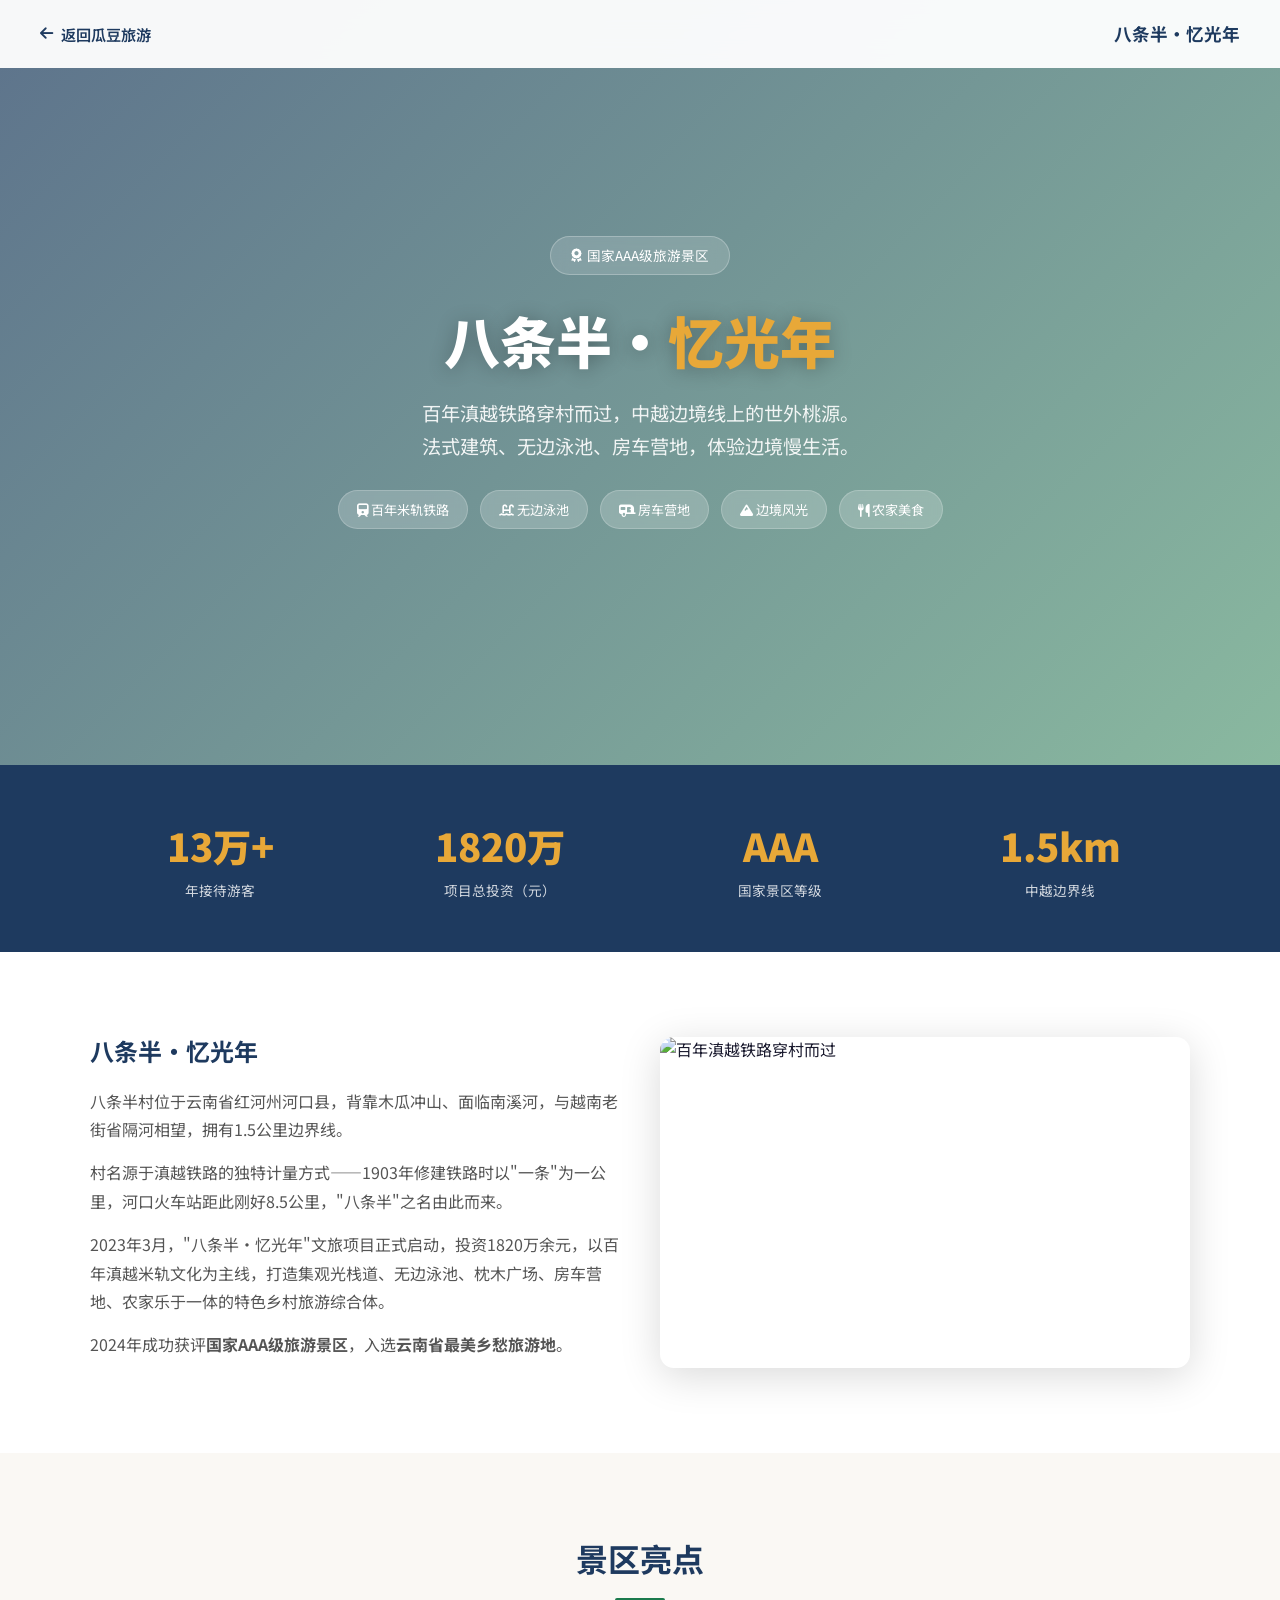
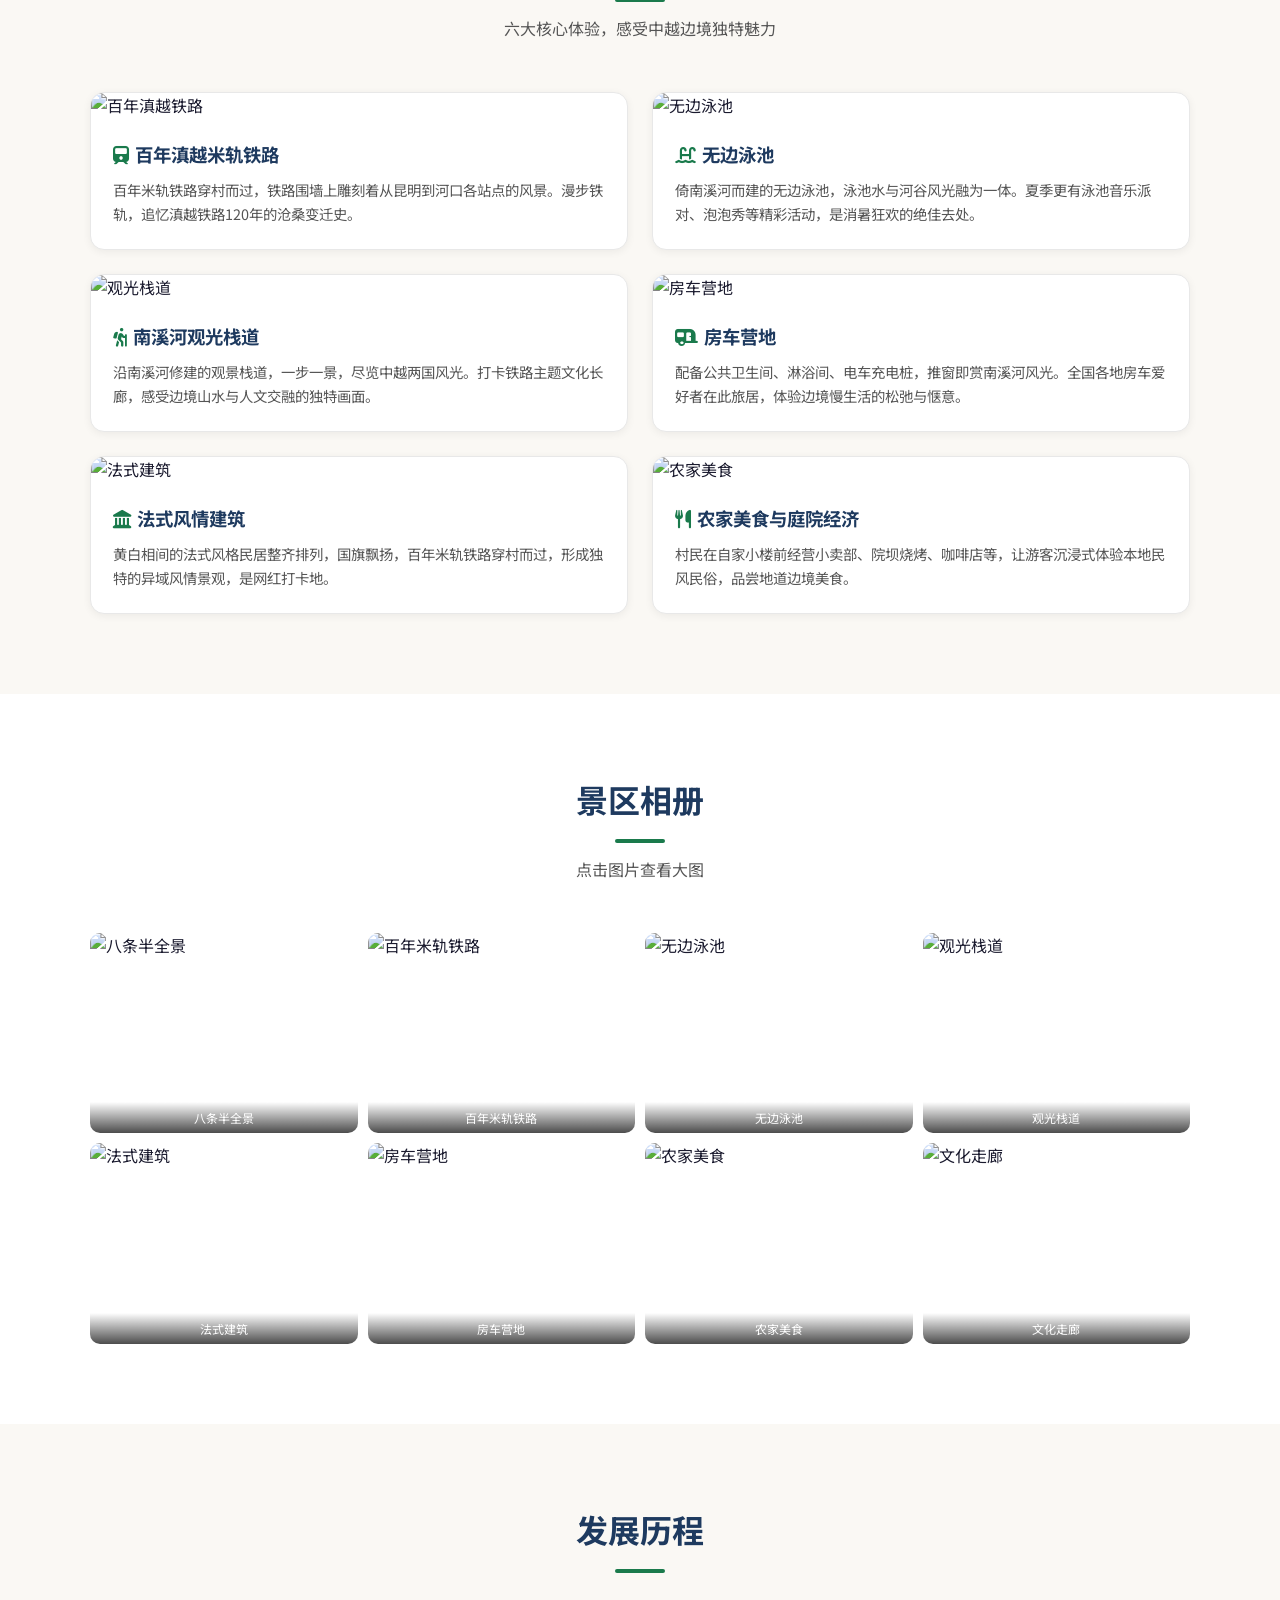
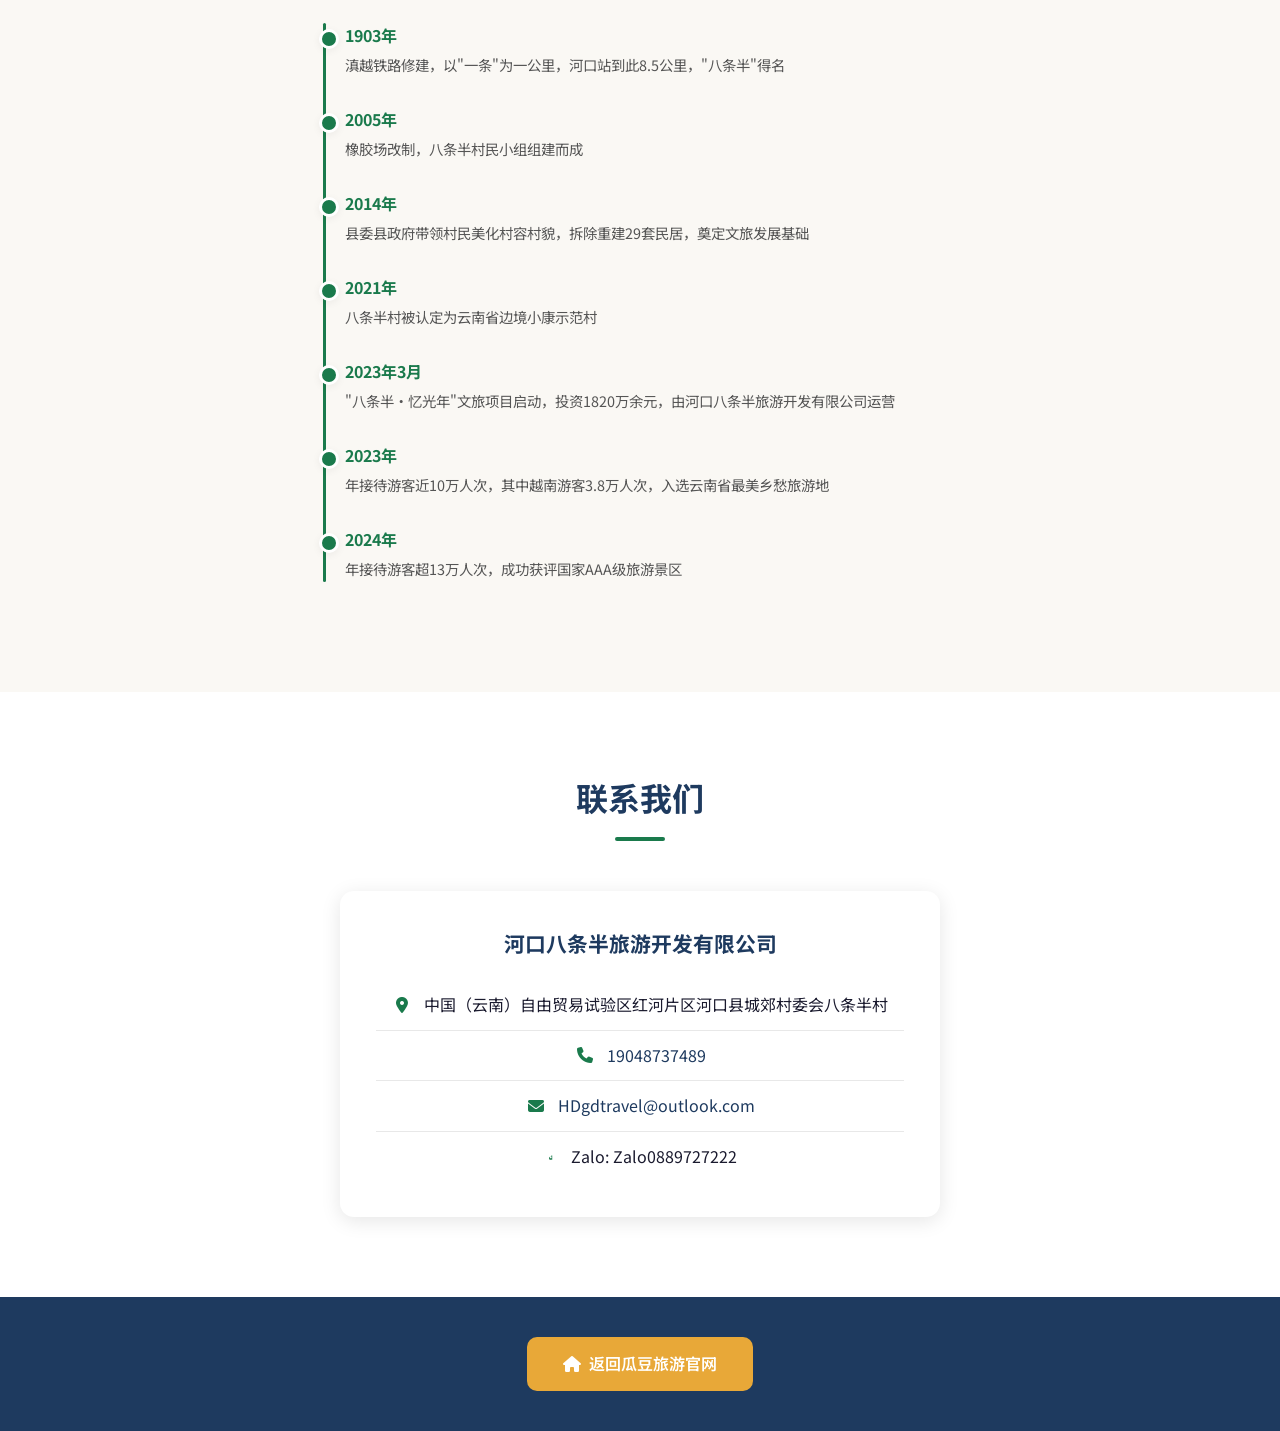
==== batiaoban.html @ 9cde546a "Add Batiaoban scenic area standalone page - Create batiaoban.html with full scenic area introduction" ====
<!DOCTYPE html>
<html lang="zh">
<head>
    <meta charset="UTF-8">
    <meta name="viewport" content="width=device-width, initial-scale=1.0">
    <title>八条半·忆光年 | 国家AAA级旅游景区 | 河口八条半旅游开发有限公司</title>
    <meta name="description" content="八条半·忆光年景区，国家AAA级旅游景区，云南省最美乡愁旅游地。百年滇越铁路穿村而过，法式建筑、无边泳池、房车营地、观光栈道，中越边境特色乡村旅游综合体。">
    <link rel="icon" href="logo.jpg">
    <link href="https://fonts.googleapis.com/css2?family=Noto+Sans+SC:wght@300;400;500;700;900&display=swap" rel="stylesheet">
    <link rel="stylesheet" href="https://cdnjs.cloudflare.com/ajax/libs/font-awesome/6.4.0/css/all.min.css">
    <style>
        :root {
            --primary: #1a7a4c;
            --primary-dark: #145e3b;
            --primary-glow: rgba(26,122,76,0.25);
            --secondary: #1e3a5f;
            --accent: #e8a838;
            --bg-cream: #faf8f4;
            --text-dark: #1a1a2e;
            --text-medium: #555;
            --text-light: #888;
            --gray-200: #e8e8e8;
            --shadow-sm: 0 2px 8px rgba(0,0,0,0.06);
            --shadow-md: 0 4px 20px rgba(0,0,0,0.1);
            --shadow-lg: 0 8px 40px rgba(0,0,0,0.15);
            --transition: all 0.3s ease;
            --border-radius: 14px;
        }

        * { margin:0; padding:0; box-sizing:border-box; }
        body { font-family:'Noto Sans SC',sans-serif; color:var(--text-dark); background:var(--bg-cream); line-height:1.6; }

        /* Navigation */
        .navbar { position:fixed; top:0; left:0; right:0; z-index:1000; background:rgba(255,255,255,0.95); backdrop-filter:blur(12px); padding:0 24px; transition:var(--transition); }
        .navbar.scrolled { box-shadow:var(--shadow-sm); }
        .nav-container { max-width:1200px; margin:0 auto; display:flex; align-items:center; justify-content:space-between; height:68px; }
        .nav-back { display:flex; align-items:center; gap:8px; color:var(--secondary); text-decoration:none; font-weight:600; font-size:0.95rem; transition:var(--transition); }
        .nav-back:hover { color:var(--primary); transform:translateX(-3px); }
        .nav-title { font-weight:700; color:var(--secondary); font-size:1.1rem; }

        /* Hero */
        .hero { position:relative; height:85vh; min-height:500px; overflow:hidden; }
        .hero-bg { position:absolute; inset:0; background:url('images/batiaoban_hero.jpg') center/cover no-repeat; }
        .hero-overlay { position:absolute; inset:0; background:linear-gradient(135deg,rgba(26,58,95,0.7),rgba(26,122,76,0.5)); }
        .hero-content { position:relative; z-index:2; display:flex; flex-direction:column; align-items:center; justify-content:center; height:100%; text-align:center; color:white; padding:0 24px; }
        .hero-badge { display:inline-flex; align-items:center; gap:6px; background:rgba(255,255,255,0.15); backdrop-filter:blur(8px); padding:8px 20px; border-radius:30px; font-size:0.85rem; margin-bottom:20px; border:1px solid rgba(255,255,255,0.25); }
        .hero h1 { font-size:3.5rem; font-weight:900; margin-bottom:12px; text-shadow:0 2px 20px rgba(0,0,0,0.3); }
        .hero h1 span { color:var(--accent); }
        .hero-sub { font-size:1.2rem; max-width:600px; opacity:0.9; line-height:1.7; }
        .hero-tags { display:flex; gap:12px; margin-top:28px; flex-wrap:wrap; justify-content:center; }
        .hero-tag { background:rgba(255,255,255,0.2); backdrop-filter:blur(6px); padding:8px 18px; border-radius:20px; font-size:0.82rem; border:1px solid rgba(255,255,255,0.2); }

        /* Section styles */
        .section { padding:80px 24px; }
        .container { max-width:1100px; margin:0 auto; }
        .section-header { text-align:center; margin-bottom:50px; }
        .section-header h2 { font-size:2rem; font-weight:700; color:var(--secondary); margin-bottom:10px; }
        .section-header p { color:var(--text-medium); font-size:1rem; max-width:600px; margin:0 auto; }
        .section-divider { width:50px; height:4px; background:var(--primary); border-radius:2px; margin:14px auto; }

        /* About section */
        .about-grid { display:grid; grid-template-columns:1fr 1fr; gap:40px; align-items:center; }
        .about-text h3 { font-size:1.5rem; color:var(--secondary); margin-bottom:16px; }
        .about-text p { color:var(--text-medium); margin-bottom:14px; line-height:1.8; }
        .about-img { border-radius:var(--border-radius); overflow:hidden; box-shadow:var(--shadow-lg); }
        .about-img img { width:100%; display:block; aspect-ratio:16/10; object-fit:cover; }

        /* Stats */
        .stats { background:var(--secondary); padding:50px 24px; }
        .stats-grid { display:grid; grid-template-columns:repeat(4,1fr); gap:20px; max-width:1100px; margin:0 auto; }
        .stat-item { text-align:center; color:white; }
        .stat-num { font-size:2.4rem; font-weight:900; color:var(--accent); }
        .stat-label { font-size:0.85rem; opacity:0.8; margin-top:4px; }

        /* Features */
        .features-grid { display:grid; grid-template-columns:repeat(2,1fr); gap:24px; }
        .feature-card { background:white; border-radius:var(--border-radius); overflow:hidden; box-shadow:var(--shadow-sm); border:1px solid var(--gray-200); transition:var(--transition); }
        .feature-card:hover { transform:translateY(-6px); box-shadow:var(--shadow-md); border-color:transparent; }
        .feature-img { width:100%; aspect-ratio:16/9; object-fit:cover; }
        .feature-body { padding:22px; }
        .feature-body h3 { font-size:1.15rem; color:var(--secondary); margin-bottom:8px; }
        .feature-body p { color:var(--text-medium); font-size:0.9rem; line-height:1.7; }

        /* Gallery */
        .gallery-grid { display:grid; grid-template-columns:repeat(4,1fr); gap:10px; }
        .gallery-item { position:relative; border-radius:10px; overflow:hidden; aspect-ratio:4/3; cursor:pointer; }
        .gallery-item img { width:100%; height:100%; object-fit:cover; transition:transform 0.4s ease; }
        .gallery-item:hover img { transform:scale(1.1); }
        .gallery-name { position:absolute; bottom:0; left:0; right:0; padding:6px; background:linear-gradient(transparent,rgba(0,0,0,0.7)); color:white; font-size:0.75rem; text-align:center; }

        /* Timeline */
        .timeline { position:relative; padding-left:30px; }
        .timeline::before { content:''; position:absolute; left:8px; top:0; bottom:0; width:3px; background:var(--primary); border-radius:2px; }
        .timeline-item { position:relative; margin-bottom:30px; }
        .timeline-item::before { content:''; position:absolute; left:-26px; top:6px; width:14px; height:14px; background:var(--primary); border-radius:50%; border:3px solid white; box-shadow:var(--shadow-sm); }
        .timeline-year { font-weight:700; color:var(--primary); font-size:1rem; margin-bottom:4px; }
        .timeline-text { color:var(--text-medium); font-size:0.9rem; line-height:1.7; }

        /* Contact */
        .contact-card { background:white; border-radius:var(--border-radius); padding:36px; box-shadow:var(--shadow-md); text-align:center; max-width:600px; margin:0 auto; }
        .contact-card h3 { font-size:1.3rem; color:var(--secondary); margin-bottom:20px; }
        .contact-item { display:flex; align-items:center; gap:12px; justify-content:center; padding:12px 0; border-bottom:1px solid var(--gray-200); }
        .contact-item:last-child { border-bottom:none; }
        .contact-item i { color:var(--primary); width:20px; }
        .contact-item a { color:var(--secondary); text-decoration:none; }
        .contact-item a:hover { color:var(--primary); }

        /* Back to main site */
        .back-site { text-align:center; padding:40px 24px; background:var(--secondary); }
        .back-site a { display:inline-flex; align-items:center; gap:8px; background:var(--accent); color:white; padding:14px 36px; border-radius:10px; text-decoration:none; font-weight:600; font-size:1rem; transition:var(--transition); }
        .back-site a:hover { background:#d4942e; transform:translateY(-2px); }

        /* Lightbox */
        .lightbox { position:fixed; inset:0; background:rgba(0,0,0,0.92); z-index:9999; display:none; align-items:center; justify-content:center; flex-direction:column; padding:20px; }
        .lightbox.active { display:flex; }
        .lightbox img { max-width:90%; max-height:75vh; border-radius:12px; object-fit:contain; box-shadow:0 8px 40px rgba(0,0,0,0.4); }
        .lightbox-close { position:absolute; top:20px; right:30px; color:white; font-size:2rem; cursor:pointer; background:none; border:none; }
        .lightbox-name { color:white; font-size:1.1rem; margin-top:12px; }
        .lightbox-counter { color:rgba(255,255,255,0.6); font-size:0.85rem; margin-top:4px; }
        .lightbox-nav { display:flex; gap:14px; margin-top:14px; }
        .lightbox-nav button { padding:10px 22px; background:rgba(255,255,255,0.12); color:white; border:1px solid rgba(255,255,255,0.25); border-radius:8px; font-size:0.95rem; cursor:pointer; }
        .lightbox-nav button:hover { background:rgba(255,255,255,0.3); }

        /* Responsive */
        @media (max-width:768px) {
            .hero h1 { font-size:2.2rem; }
            .hero-sub { font-size:1rem; }
            .about-grid { grid-template-columns:1fr; }
            .features-grid { grid-template-columns:1fr; }
            .gallery-grid { grid-template-columns:repeat(2,1fr); }
            .stats-grid { grid-template-columns:repeat(2,1fr); gap:30px; }
        }
    </style>
</head>
<body>

<!-- Navigation -->
<nav class="navbar" id="navbar">
    <div class="nav-container">
        <a href="index.html" class="nav-back"><i class="fas fa-arrow-left"></i> 返回瓜豆旅游</a>
        <span class="nav-title">八条半·忆光年</span>
    </div>
</nav>

<!-- Hero -->
<section class="hero">
    <div class="hero-bg"></div>
    <div class="hero-overlay"></div>
    <div class="hero-content">
        <div class="hero-badge"><i class="fas fa-award"></i> 国家AAA级旅游景区</div>
        <h1>八条半·<span>忆光年</span></h1>
        <p class="hero-sub">百年滇越铁路穿村而过，中越边境线上的世外桃源。<br>法式建筑、无边泳池、房车营地，体验边境慢生活。</p>
        <div class="hero-tags">
            <span class="hero-tag"><i class="fas fa-train"></i> 百年米轨铁路</span>
            <span class="hero-tag"><i class="fas fa-swimming-pool"></i> 无边泳池</span>
            <span class="hero-tag"><i class="fas fa-caravan"></i> 房车营地</span>
            <span class="hero-tag"><i class="fas fa-mountain"></i> 边境风光</span>
            <span class="hero-tag"><i class="fas fa-utensils"></i> 农家美食</span>
        </div>
    </div>
</section>

<!-- Stats -->
<section class="stats">
    <div class="stats-grid">
        <div class="stat-item"><div class="stat-num">13万+</div><div class="stat-label">年接待游客</div></div>
        <div class="stat-item"><div class="stat-num">1820万</div><div class="stat-label">项目总投资（元）</div></div>
        <div class="stat-item"><div class="stat-num">AAA</div><div class="stat-label">国家景区等级</div></div>
        <div class="stat-item"><div class="stat-num">1.5km</div><div class="stat-label">中越边界线</div></div>
    </div>
</section>

<!-- About -->
<section class="section" style="background:white;">
    <div class="container">
        <div class="about-grid">
            <div class="about-text">
                <h3>八条半·忆光年</h3>
                <p>八条半村位于云南省红河州河口县，背靠木瓜冲山、面临南溪河，与越南老街省隔河相望，拥有1.5公里边界线。</p>
                <p>村名源于滇越铁路的独特计量方式——1903年修建铁路时以"一条"为一公里，河口火车站距此刚好8.5公里，"八条半"之名由此而来。</p>
                <p>2023年3月，"八条半·忆光年"文旅项目正式启动，投资1820万余元，以百年滇越米轨文化为主线，打造集观光栈道、无边泳池、枕木广场、房车营地、农家乐于一体的特色乡村旅游综合体。</p>
                <p>2024年成功获评<strong>国家AAA级旅游景区</strong>，入选<strong>云南省最美乡愁旅游地</strong>。</p>
            </div>
            <div class="about-img">
                <img src="images/batiaoban_railway.jpg" alt="百年滇越铁路穿村而过">
            </div>
        </div>
    </div>
</section>

<!-- Features -->
<section class="section">
    <div class="container">
        <div class="section-header">
            <h2>景区亮点</h2>
            <div class="section-divider"></div>
            <p>六大核心体验，感受中越边境独特魅力</p>
        </div>
        <div class="features-grid">
            <div class="feature-card">
                <img class="feature-img" src="images/batiaoban_railway.jpg" alt="百年滇越铁路">
                <div class="feature-body">
                    <h3><i class="fas fa-train" style="color:var(--primary);margin-right:6px;"></i>百年滇越米轨铁路</h3>
                    <p>百年米轨铁路穿村而过，铁路围墙上雕刻着从昆明到河口各站点的风景。漫步铁轨，追忆滇越铁路120年的沧桑变迁史。</p>
                </div>
            </div>
            <div class="feature-card">
                <img class="feature-img" src="images/batiaoban_pool.jpg" alt="无边泳池">
                <div class="feature-body">
                    <h3><i class="fas fa-swimming-pool" style="color:var(--primary);margin-right:6px;"></i>无边泳池</h3>
                    <p>倚南溪河而建的无边泳池，泳池水与河谷风光融为一体。夏季更有泳池音乐派对、泡泡秀等精彩活动，是消暑狂欢的绝佳去处。</p>
                </div>
            </div>
            <div class="feature-card">
                <img class="feature-img" src="images/batiaoban_boardwalk.jpg" alt="观光栈道">
                <div class="feature-body">
                    <h3><i class="fas fa-hiking" style="color:var(--primary);margin-right:6px;"></i>南溪河观光栈道</h3>
                    <p>沿南溪河修建的观景栈道，一步一景，尽览中越两国风光。打卡铁路主题文化长廊，感受边境山水与人文交融的独特画面。</p>
                </div>
            </div>
            <div class="feature-card">
                <img class="feature-img" src="images/batiaoban_rv.jpg" alt="房车营地">
                <div class="feature-body">
                    <h3><i class="fas fa-caravan" style="color:var(--primary);margin-right:6px;"></i>房车营地</h3>
                    <p>配备公共卫生间、淋浴间、电车充电桩，推窗即赏南溪河风光。全国各地房车爱好者在此旅居，体验边境慢生活的松弛与惬意。</p>
                </div>
            </div>
            <div class="feature-card">
                <img class="feature-img" src="images/batiaoban_french.jpg" alt="法式建筑">
                <div class="feature-body">
                    <h3><i class="fas fa-landmark" style="color:var(--primary);margin-right:6px;"></i>法式风情建筑</h3>
                    <p>黄白相间的法式风格民居整齐排列，国旗飘扬，百年米轨铁路穿村而过，形成独特的异域风情景观，是网红打卡地。</p>
                </div>
            </div>
            <div class="feature-card">
                <img class="feature-img" src="images/batiaoban_bbq.jpg" alt="农家美食">
                <div class="feature-body">
                    <h3><i class="fas fa-utensils" style="color:var(--primary);margin-right:6px;"></i>农家美食与庭院经济</h3>
                    <p>村民在自家小楼前经营小卖部、院坝烧烤、咖啡店等，让游客沉浸式体验本地民风民俗，品尝地道边境美食。</p>
                </div>
            </div>
        </div>
    </div>
</section>

<!-- Gallery -->
<section class="section" style="background:white;">
    <div class="container">
        <div class="section-header">
            <h2>景区相册</h2>
            <div class="section-divider"></div>
            <p>点击图片查看大图</p>
        </div>
        <div class="gallery-grid" id="gallery">
            <div class="gallery-item" onclick="openLightbox(this)"><img src="images/batiaoban_hero.jpg" alt="八条半全景"><span class="gallery-name">八条半全景</span></div>
            <div class="gallery-item" onclick="openLightbox(this)"><img src="images/batiaoban_railway.jpg" alt="百年米轨铁路"><span class="gallery-name">百年米轨铁路</span></div>
            <div class="gallery-item" onclick="openLightbox(this)"><img src="images/batiaoban_pool.jpg" alt="无边泳池"><span class="gallery-name">无边泳池</span></div>
            <div class="gallery-item" onclick="openLightbox(this)"><img src="images/batiaoban_boardwalk.jpg" alt="观光栈道"><span class="gallery-name">观光栈道</span></div>
            <div class="gallery-item" onclick="openLightbox(this)"><img src="images/batiaoban_french.jpg" alt="法式建筑"><span class="gallery-name">法式建筑</span></div>
            <div class="gallery-item" onclick="openLightbox(this)"><img src="images/batiaoban_rv.jpg" alt="房车营地"><span class="gallery-name">房车营地</span></div>
            <div class="gallery-item" onclick="openLightbox(this)"><img src="images/batiaoban_bbq.jpg" alt="农家美食"><span class="gallery-name">农家美食</span></div>
            <div class="gallery-item" onclick="openLightbox(this)"><img src="images/batiaoban_culture.jpg" alt="文化走廊"><span class="gallery-name">文化走廊</span></div>
        </div>
    </div>
</section>

<!-- History Timeline -->
<section class="section">
    <div class="container">
        <div class="section-header">
            <h2>发展历程</h2>
            <div class="section-divider"></div>
        </div>
        <div style="max-width:650px;margin:0 auto;">
            <div class="timeline">
                <div class="timeline-item"><div class="timeline-year">1903年</div><div class="timeline-text">滇越铁路修建，以"一条"为一公里，河口站到此8.5公里，"八条半"得名</div></div>
                <div class="timeline-item"><div class="timeline-year">2005年</div><div class="timeline-text">橡胶场改制，八条半村民小组组建而成</div></div>
                <div class="timeline-item"><div class="timeline-year">2014年</div><div class="timeline-text">县委县政府带领村民美化村容村貌，拆除重建29套民居，奠定文旅发展基础</div></div>
                <div class="timeline-item"><div class="timeline-year">2021年</div><div class="timeline-text">八条半村被认定为云南省边境小康示范村</div></div>
                <div class="timeline-item"><div class="timeline-year">2023年3月</div><div class="timeline-text">"八条半·忆光年"文旅项目启动，投资1820万余元，由河口八条半旅游开发有限公司运营</div></div>
                <div class="timeline-item"><div class="timeline-year">2023年</div><div class="timeline-text">年接待游客近10万人次，其中越南游客3.8万人次，入选云南省最美乡愁旅游地</div></div>
                <div class="timeline-item"><div class="timeline-year">2024年</div><div class="timeline-text">年接待游客超13万人次，成功获评国家AAA级旅游景区</div></div>
            </div>
        </div>
    </div>
</section>

<!-- Contact -->
<section class="section" style="background:white;">
    <div class="container">
        <div class="section-header">
            <h2>联系我们</h2>
            <div class="section-divider"></div>
        </div>
        <div class="contact-card">
            <h3>河口八条半旅游开发有限公司</h3>
            <div class="contact-item"><i class="fas fa-map-marker-alt"></i><span>中国（云南）自由贸易试验区红河片区河口县城郊村委会八条半村</span></div>
            <div class="contact-item"><i class="fas fa-phone"></i><a href="tel:19048737489">19048737489</a></div>
            <div class="contact-item"><i class="fas fa-envelope"></i><a href="mailto:HDgdtravel@outlook.com">HDgdtravel@outlook.com</a></div>
            <div class="contact-item">
                <svg viewBox="0 0 24 24" width="16" height="16" style="color:var(--primary)"><path fill="currentColor" d="M12.49 10.272v-.45h1.347v6.322h-.77l-.144-.432a2.23 2.23 0 01-1.645.582c-1.268 0-2.22-.99-2.22-2.394 0-1.404.952-2.394 2.22-2.394.612 0 1.098.216 1.212.566zm-.77 3.78c.738 0 1.278-.576 1.278-1.395s-.54-1.395-1.278-1.395-1.278.576-1.278 1.395.54 1.395 1.278 1.395z"/></svg>
                <span>Zalo: Zalo0889727222</span>
            </div>
        </div>
    </div>
</section>

<!-- Back to main site -->
<div class="back-site">
    <a href="index.html"><i class="fas fa-home"></i> 返回瓜豆旅游官网</a>
</div>

<!-- Lightbox -->
<div class="lightbox" id="lightbox">
    <button class="lightbox-close" id="lbClose">&times;</button>
    <img id="lbImg" src="" alt="">
    <div class="lightbox-name" id="lbName"></div>
    <div class="lightbox-counter" id="lbCounter"></div>
    <div class="lightbox-nav">
        <button id="lbPrev"><i class="fas fa-chevron-left"></i></button>
        <button id="lbNext"><i class="fas fa-chevron-right"></i></button>
    </div>
</div>

<script>
// Navbar scroll
window.addEventListener('scroll', () => {
    document.getElementById('navbar').classList.toggle('scrolled', window.scrollY > 50);
});

// Lightbox
let lbItems = [], lbIndex = 0;
function openLightbox(el) {
    const grid = document.getElementById('gallery');
    const items = grid.querySelectorAll('.gallery-item');
    lbItems = Array.from(items).map(i => ({ src: i.querySelector('img').src, name: i.querySelector('.gallery-name').textContent }));
    lbIndex = Array.from(items).indexOf(el);
    showLb();
    document.getElementById('lightbox').classList.add('active');
    document.body.style.overflow = 'hidden';
}
function showLb() {
    const item = lbItems[lbIndex];
    document.getElementById('lbImg').src = item.src;
    document.getElementById('lbName').textContent = item.name;
    document.getElementById('lbCounter').textContent = `${lbIndex + 1} / ${lbItems.length}`;
}
document.getElementById('lbClose').onclick = () => { document.getElementById('lightbox').classList.remove('active'); document.body.style.overflow = ''; };
document.getElementById('lightbox').onclick = (e) => { if (e.target.id === 'lightbox') { document.getElementById('lightbox').classList.remove('active'); document.body.style.overflow = ''; } };
document.getElementById('lbPrev').onclick = () => { lbIndex = (lbIndex - 1 + lbItems.length) % lbItems.length; showLb(); };
document.getElementById('lbNext').onclick = () => { lbIndex = (lbIndex + 1) % lbItems.length; showLb(); };
document.addEventListener('keydown', (e) => {
    if (!document.getElementById('lightbox').classList.contains('active')) return;
    if (e.key === 'Escape') { document.getElementById('lightbox').classList.remove('active'); document.body.style.overflow = ''; }
    if (e.key === 'ArrowLeft') { lbIndex = (lbIndex - 1 + lbItems.length) % lbItems.length; showLb(); }
    if (e.key === 'ArrowRight') { lbIndex = (lbIndex + 1) % lbItems.length; showLb(); }
});
</script>
</body>
</html>
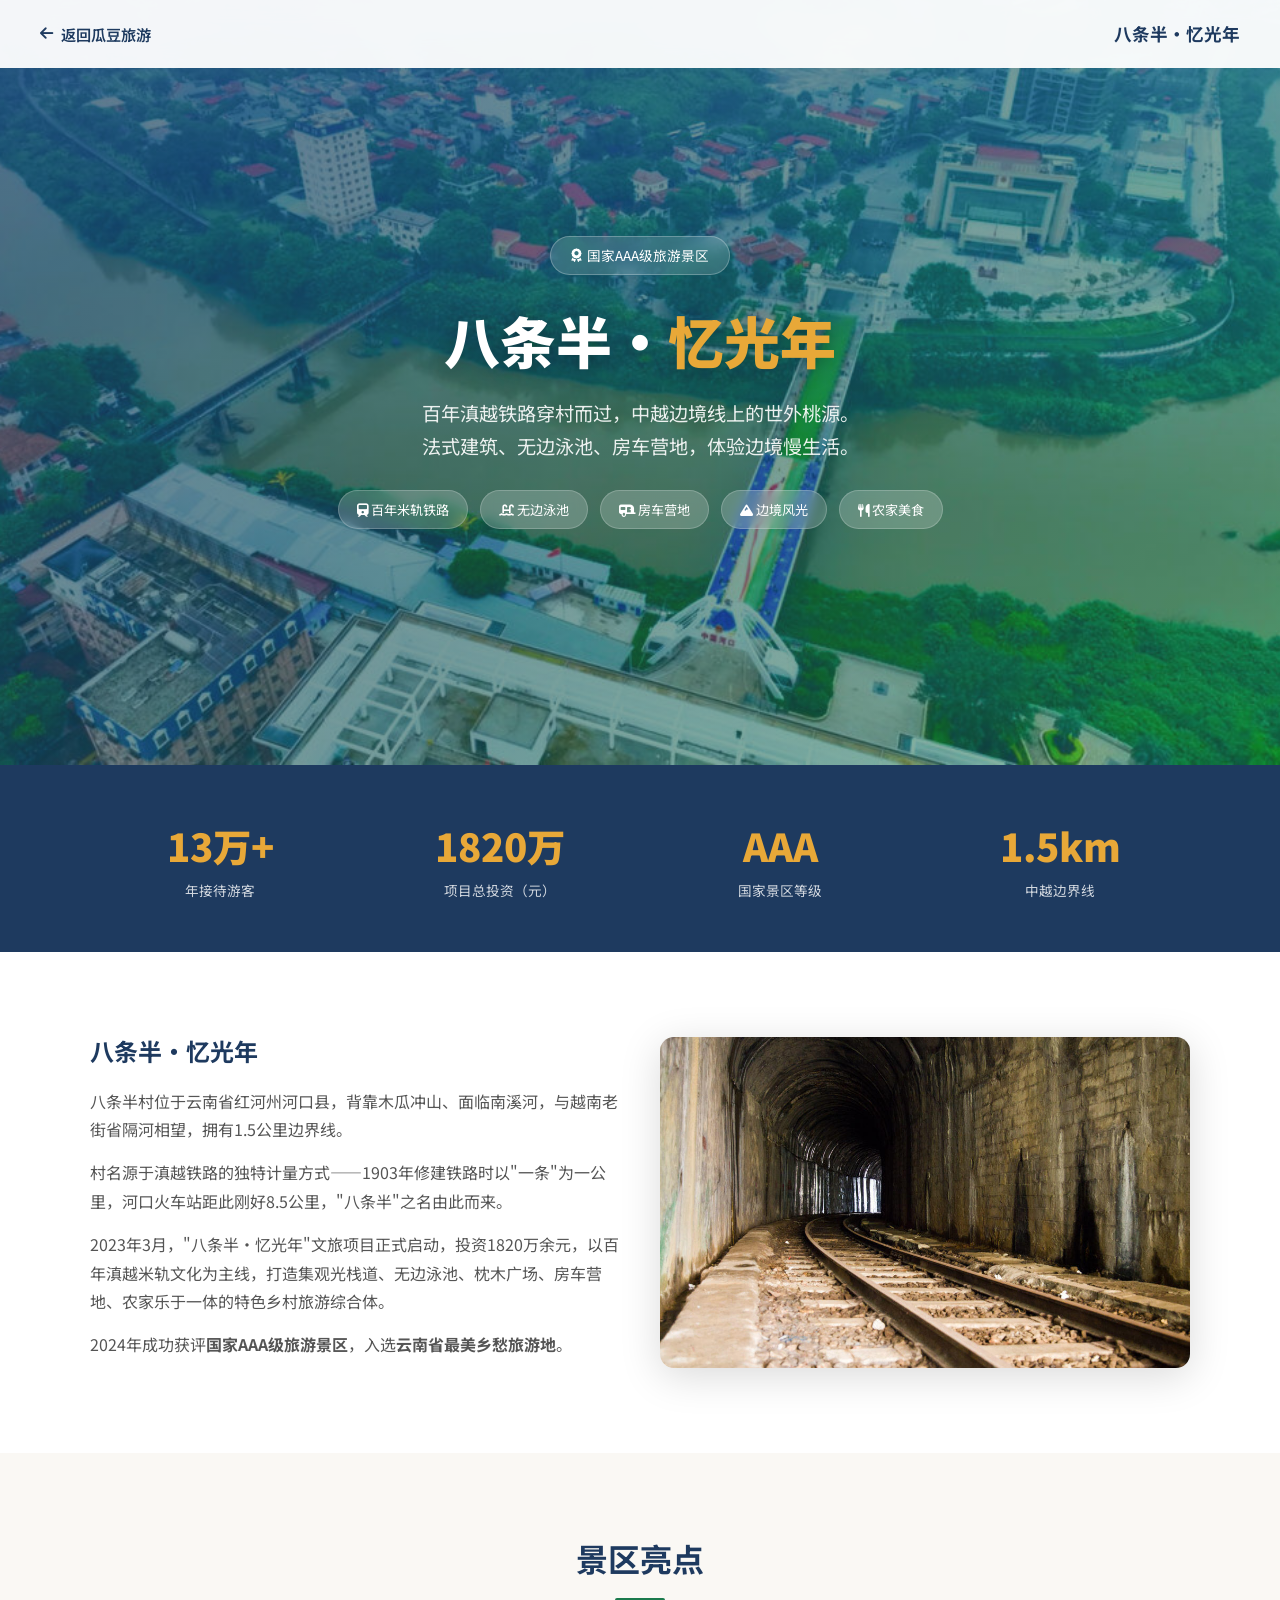
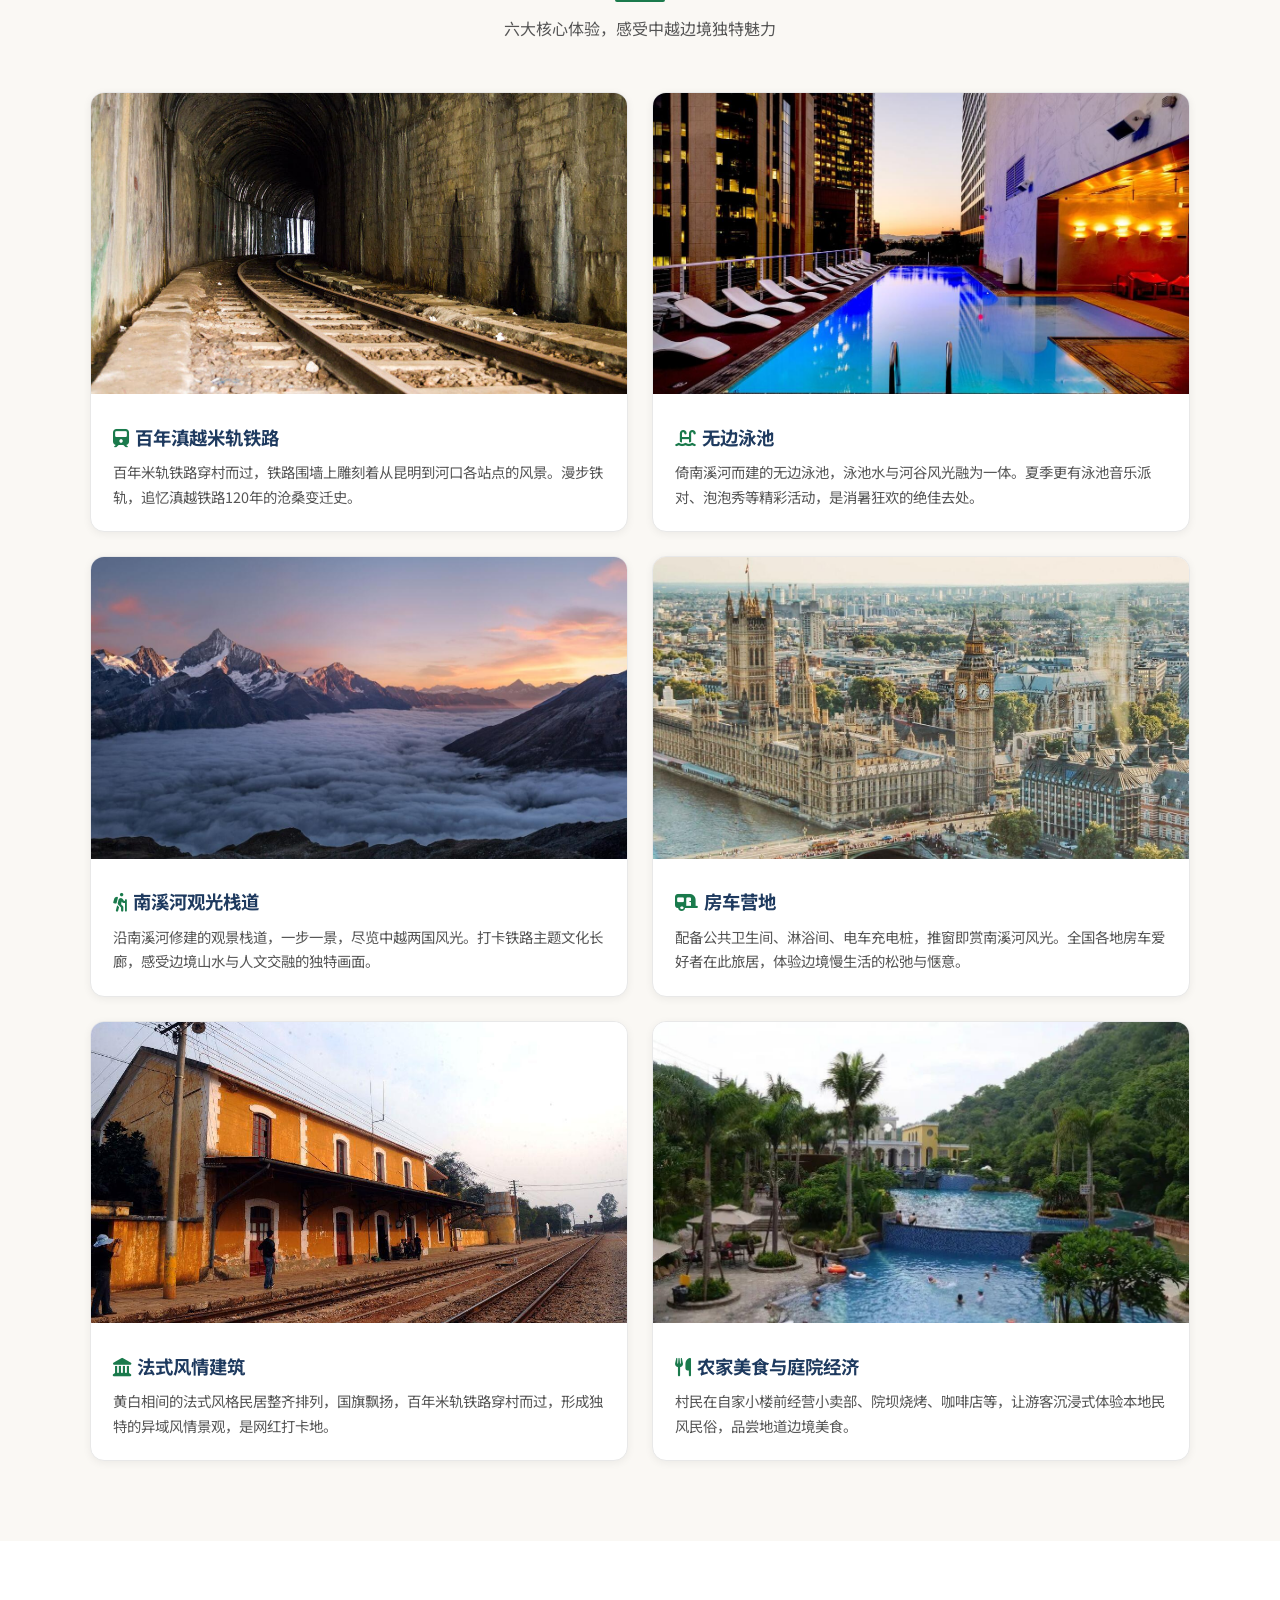
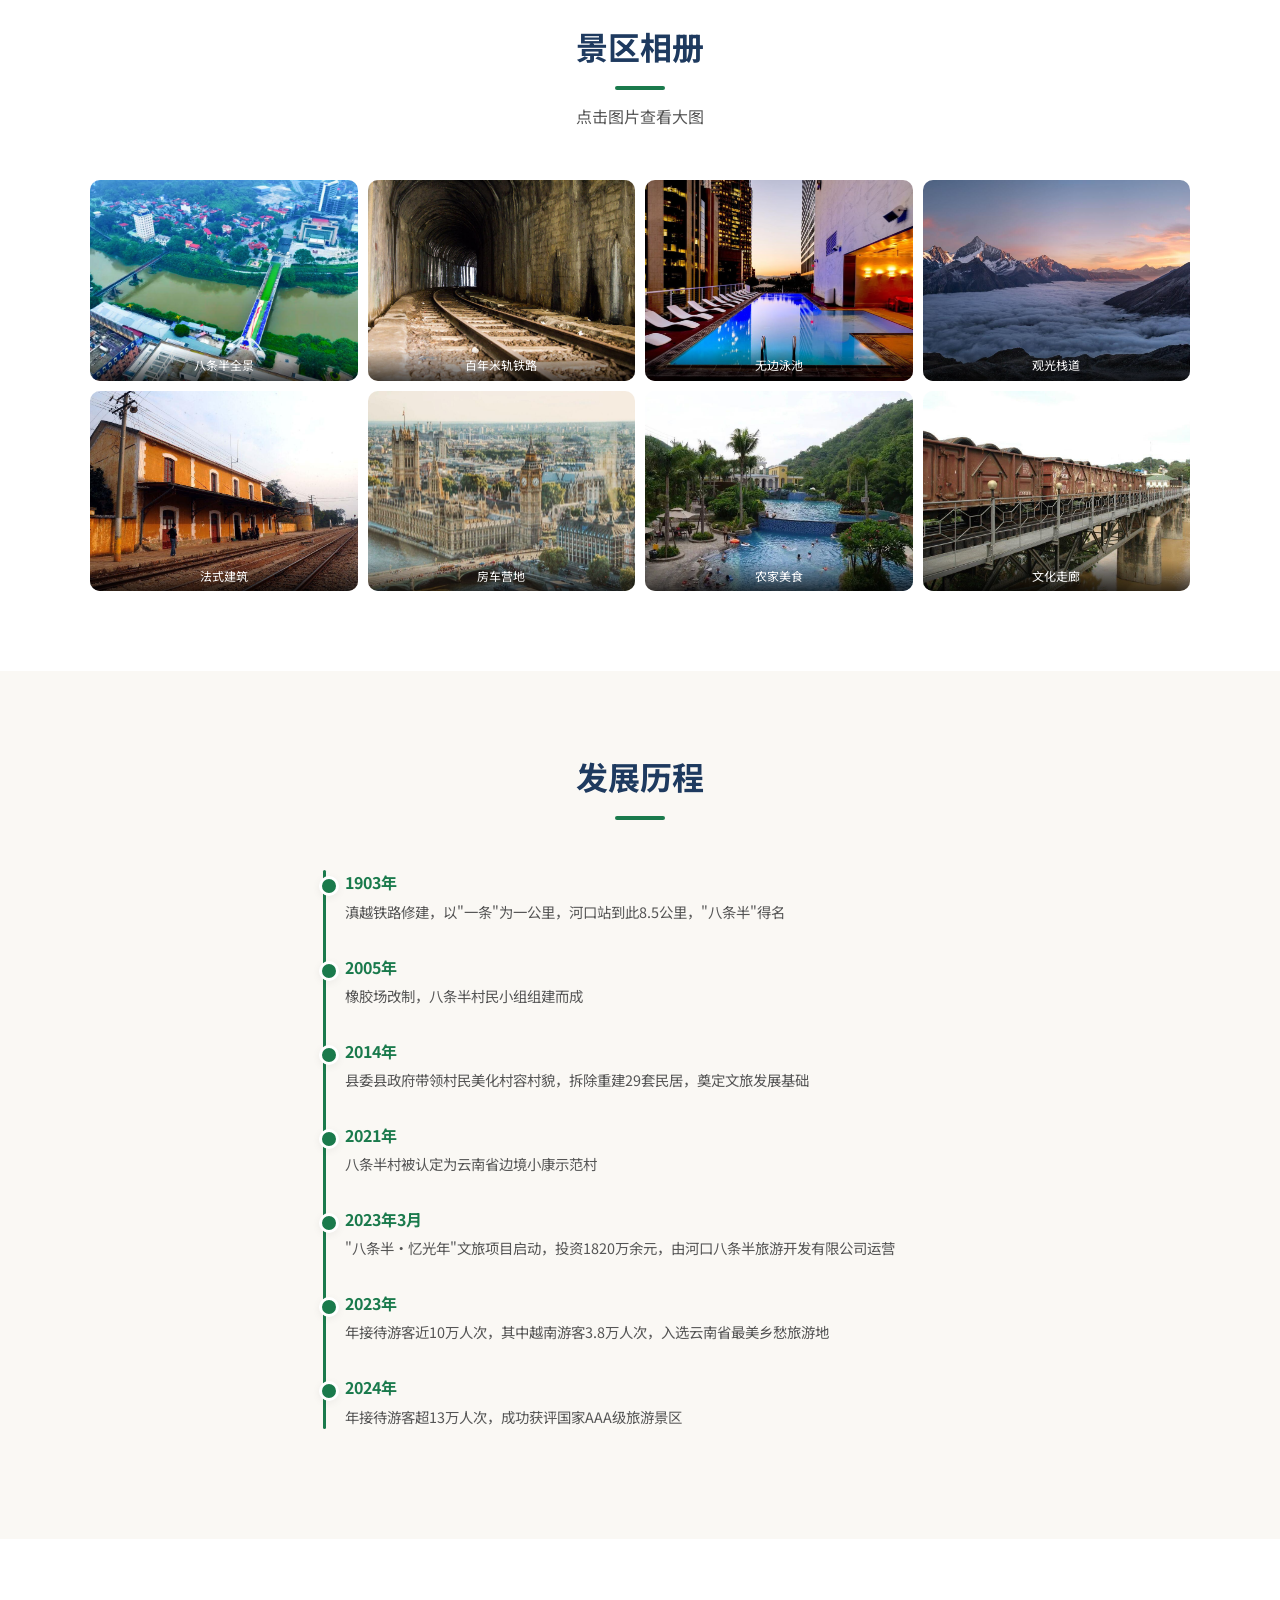
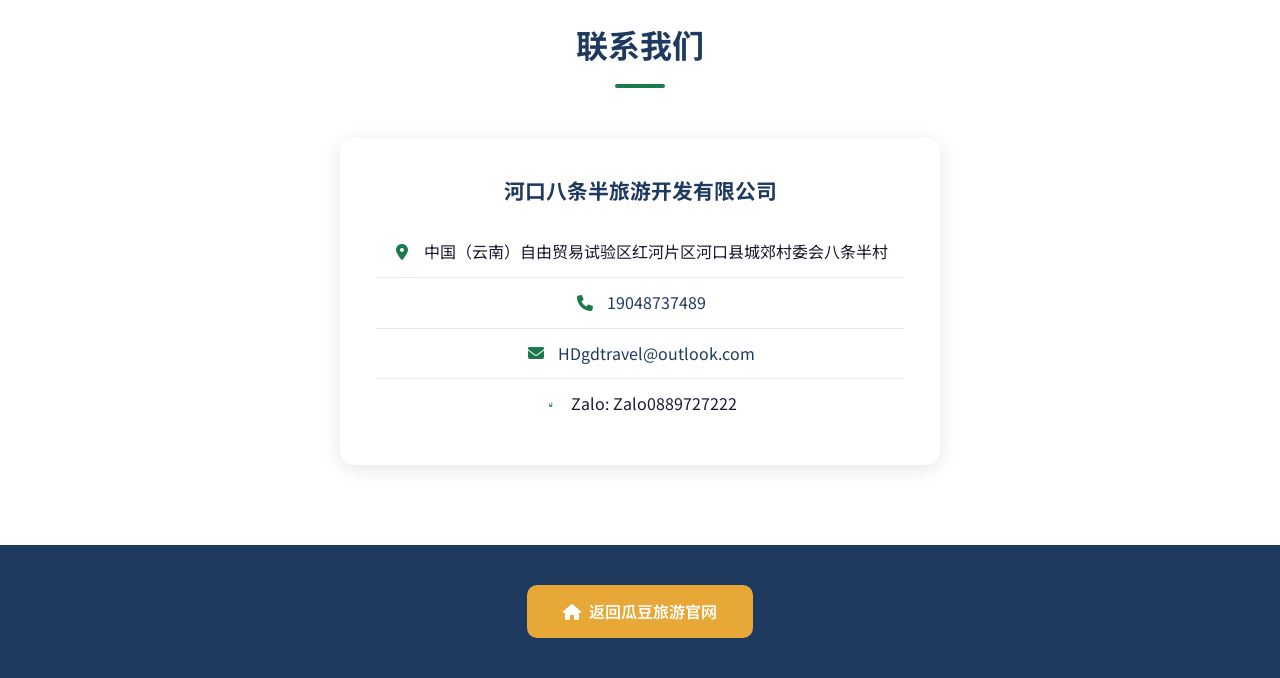
==== commit 7804ba7f: "优化图片加载速度：压缩图片14MB→7.9MB，添加懒加载" ====
--- a/batiaoban.html
+++ b/batiaoban.html
@@ -182,7 +182,7 @@
                 <p>2024年成功获评<strong>国家AAA级旅游景区</strong>，入选<strong>云南省最美乡愁旅游地</strong>。</p>
             </div>
             <div class="about-img">
-                <img src="images/batiaoban_railway.jpg" alt="百年滇越铁路穿村而过">
+                <img loading="lazy" src="images/batiaoban_railway.jpg" alt="百年滇越铁路穿村而过">
             </div>
         </div>
     </div>
@@ -198,42 +198,42 @@
         </div>
         <div class="features-grid">
             <div class="feature-card">
-                <img class="feature-img" src="images/batiaoban_railway.jpg" alt="百年滇越铁路">
+                <img loading="lazy" class="feature-img" src="images/batiaoban_railway.jpg" alt="百年滇越铁路">
                 <div class="feature-body">
                     <h3><i class="fas fa-train" style="color:var(--primary);margin-right:6px;"></i>百年滇越米轨铁路</h3>
                     <p>百年米轨铁路穿村而过，铁路围墙上雕刻着从昆明到河口各站点的风景。漫步铁轨，追忆滇越铁路120年的沧桑变迁史。</p>
                 </div>
             </div>
             <div class="feature-card">
-                <img class="feature-img" src="images/batiaoban_pool.jpg" alt="无边泳池">
+                <img loading="lazy" class="feature-img" src="images/batiaoban_pool.jpg" alt="无边泳池">
                 <div class="feature-body">
                     <h3><i class="fas fa-swimming-pool" style="color:var(--primary);margin-right:6px;"></i>无边泳池</h3>
                     <p>倚南溪河而建的无边泳池，泳池水与河谷风光融为一体。夏季更有泳池音乐派对、泡泡秀等精彩活动，是消暑狂欢的绝佳去处。</p>
                 </div>
             </div>
             <div class="feature-card">
-                <img class="feature-img" src="images/batiaoban_boardwalk.jpg" alt="观光栈道">
+                <img loading="lazy" class="feature-img" src="images/batiaoban_boardwalk.jpg" alt="观光栈道">
                 <div class="feature-body">
                     <h3><i class="fas fa-hiking" style="color:var(--primary);margin-right:6px;"></i>南溪河观光栈道</h3>
                     <p>沿南溪河修建的观景栈道，一步一景，尽览中越两国风光。打卡铁路主题文化长廊，感受边境山水与人文交融的独特画面。</p>
                 </div>
             </div>
             <div class="feature-card">
-                <img class="feature-img" src="images/batiaoban_rv.jpg" alt="房车营地">
+                <img loading="lazy" class="feature-img" src="images/batiaoban_rv.jpg" alt="房车营地">
                 <div class="feature-body">
                     <h3><i class="fas fa-caravan" style="color:var(--primary);margin-right:6px;"></i>房车营地</h3>
                     <p>配备公共卫生间、淋浴间、电车充电桩，推窗即赏南溪河风光。全国各地房车爱好者在此旅居，体验边境慢生活的松弛与惬意。</p>
                 </div>
             </div>
             <div class="feature-card">
-                <img class="feature-img" src="images/batiaoban_french.jpg" alt="法式建筑">
+                <img loading="lazy" class="feature-img" src="images/batiaoban_french.jpg" alt="法式建筑">
                 <div class="feature-body">
                     <h3><i class="fas fa-landmark" style="color:var(--primary);margin-right:6px;"></i>法式风情建筑</h3>
                     <p>黄白相间的法式风格民居整齐排列，国旗飘扬，百年米轨铁路穿村而过，形成独特的异域风情景观，是网红打卡地。</p>
                 </div>
             </div>
             <div class="feature-card">
-                <img class="feature-img" src="images/batiaoban_bbq.jpg" alt="农家美食">
+                <img loading="lazy" class="feature-img" src="images/batiaoban_bbq.jpg" alt="农家美食">
                 <div class="feature-body">
                     <h3><i class="fas fa-utensils" style="color:var(--primary);margin-right:6px;"></i>农家美食与庭院经济</h3>
                     <p>村民在自家小楼前经营小卖部、院坝烧烤、咖啡店等，让游客沉浸式体验本地民风民俗，品尝地道边境美食。</p>
@@ -252,14 +252,14 @@
             <p>点击图片查看大图</p>
         </div>
         <div class="gallery-grid" id="gallery">
-            <div class="gallery-item" onclick="openLightbox(this)"><img src="images/batiaoban_hero.jpg" alt="八条半全景"><span class="gallery-name">八条半全景</span></div>
-            <div class="gallery-item" onclick="openLightbox(this)"><img src="images/batiaoban_railway.jpg" alt="百年米轨铁路"><span class="gallery-name">百年米轨铁路</span></div>
-            <div class="gallery-item" onclick="openLightbox(this)"><img src="images/batiaoban_pool.jpg" alt="无边泳池"><span class="gallery-name">无边泳池</span></div>
-            <div class="gallery-item" onclick="openLightbox(this)"><img src="images/batiaoban_boardwalk.jpg" alt="观光栈道"><span class="gallery-name">观光栈道</span></div>
-            <div class="gallery-item" onclick="openLightbox(this)"><img src="images/batiaoban_french.jpg" alt="法式建筑"><span class="gallery-name">法式建筑</span></div>
-            <div class="gallery-item" onclick="openLightbox(this)"><img src="images/batiaoban_rv.jpg" alt="房车营地"><span class="gallery-name">房车营地</span></div>
-            <div class="gallery-item" onclick="openLightbox(this)"><img src="images/batiaoban_bbq.jpg" alt="农家美食"><span class="gallery-name">农家美食</span></div>
-            <div class="gallery-item" onclick="openLightbox(this)"><img src="images/batiaoban_culture.jpg" alt="文化走廊"><span class="gallery-name">文化走廊</span></div>
+            <div class="gallery-item" onclick="openLightbox(this)"><img loading="lazy" src="images/batiaoban_hero.jpg" alt="八条半全景"><span class="gallery-name">八条半全景</span></div>
+            <div class="gallery-item" onclick="openLightbox(this)"><img loading="lazy" src="images/batiaoban_railway.jpg" alt="百年米轨铁路"><span class="gallery-name">百年米轨铁路</span></div>
+            <div class="gallery-item" onclick="openLightbox(this)"><img loading="lazy" src="images/batiaoban_pool.jpg" alt="无边泳池"><span class="gallery-name">无边泳池</span></div>
+            <div class="gallery-item" onclick="openLightbox(this)"><img loading="lazy" src="images/batiaoban_boardwalk.jpg" alt="观光栈道"><span class="gallery-name">观光栈道</span></div>
+            <div class="gallery-item" onclick="openLightbox(this)"><img loading="lazy" src="images/batiaoban_french.jpg" alt="法式建筑"><span class="gallery-name">法式建筑</span></div>
+            <div class="gallery-item" onclick="openLightbox(this)"><img loading="lazy" src="images/batiaoban_rv.jpg" alt="房车营地"><span class="gallery-name">房车营地</span></div>
+            <div class="gallery-item" onclick="openLightbox(this)"><img loading="lazy" src="images/batiaoban_bbq.jpg" alt="农家美食"><span class="gallery-name">农家美食</span></div>
+            <div class="gallery-item" onclick="openLightbox(this)"><img loading="lazy" src="images/batiaoban_culture.jpg" alt="文化走廊"><span class="gallery-name">文化走廊</span></div>
         </div>
     </div>
 </section>
@@ -313,7 +313,7 @@
 <!-- Lightbox -->
 <div class="lightbox" id="lightbox">
     <button class="lightbox-close" id="lbClose">&times;</button>
-    <img id="lbImg" src="" alt="">
+    <img loading="lazy" id="lbImg" src="" alt="">
     <div class="lightbox-name" id="lbName"></div>
     <div class="lightbox-counter" id="lbCounter"></div>
     <div class="lightbox-nav">
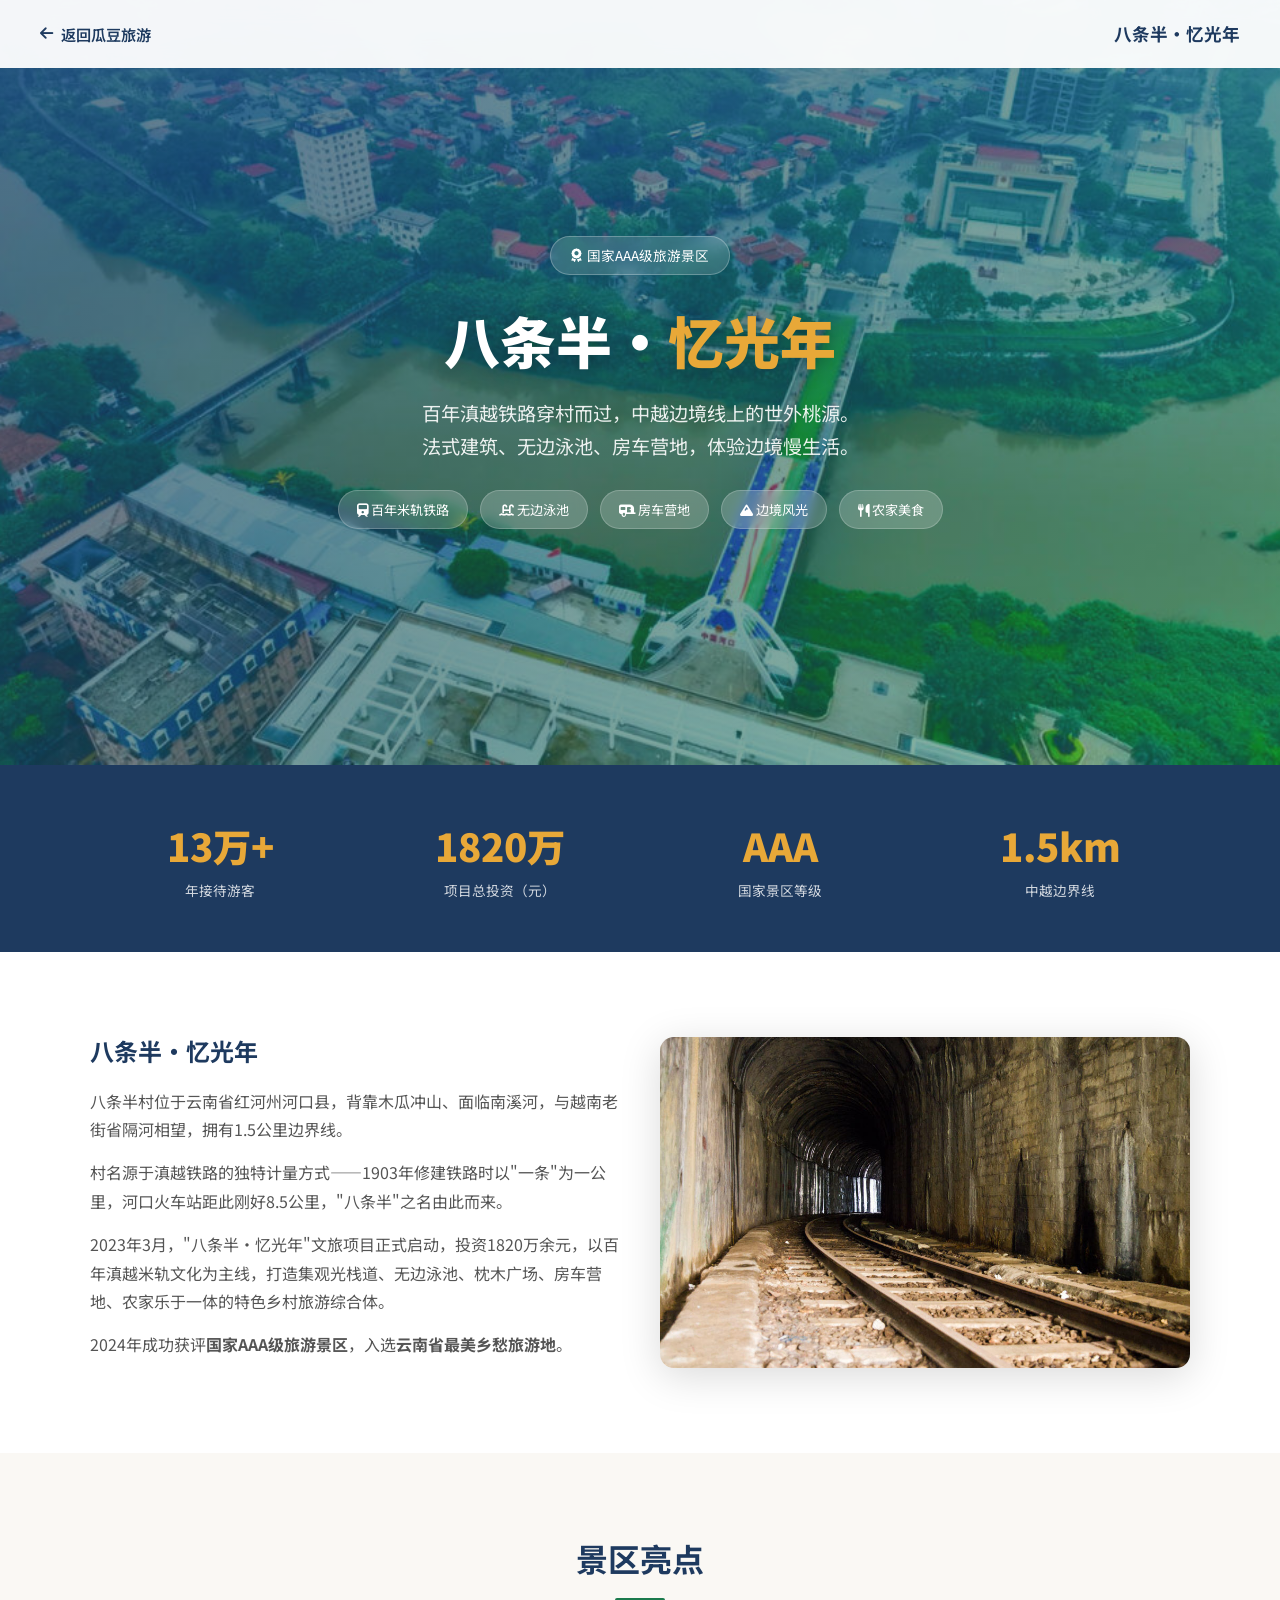
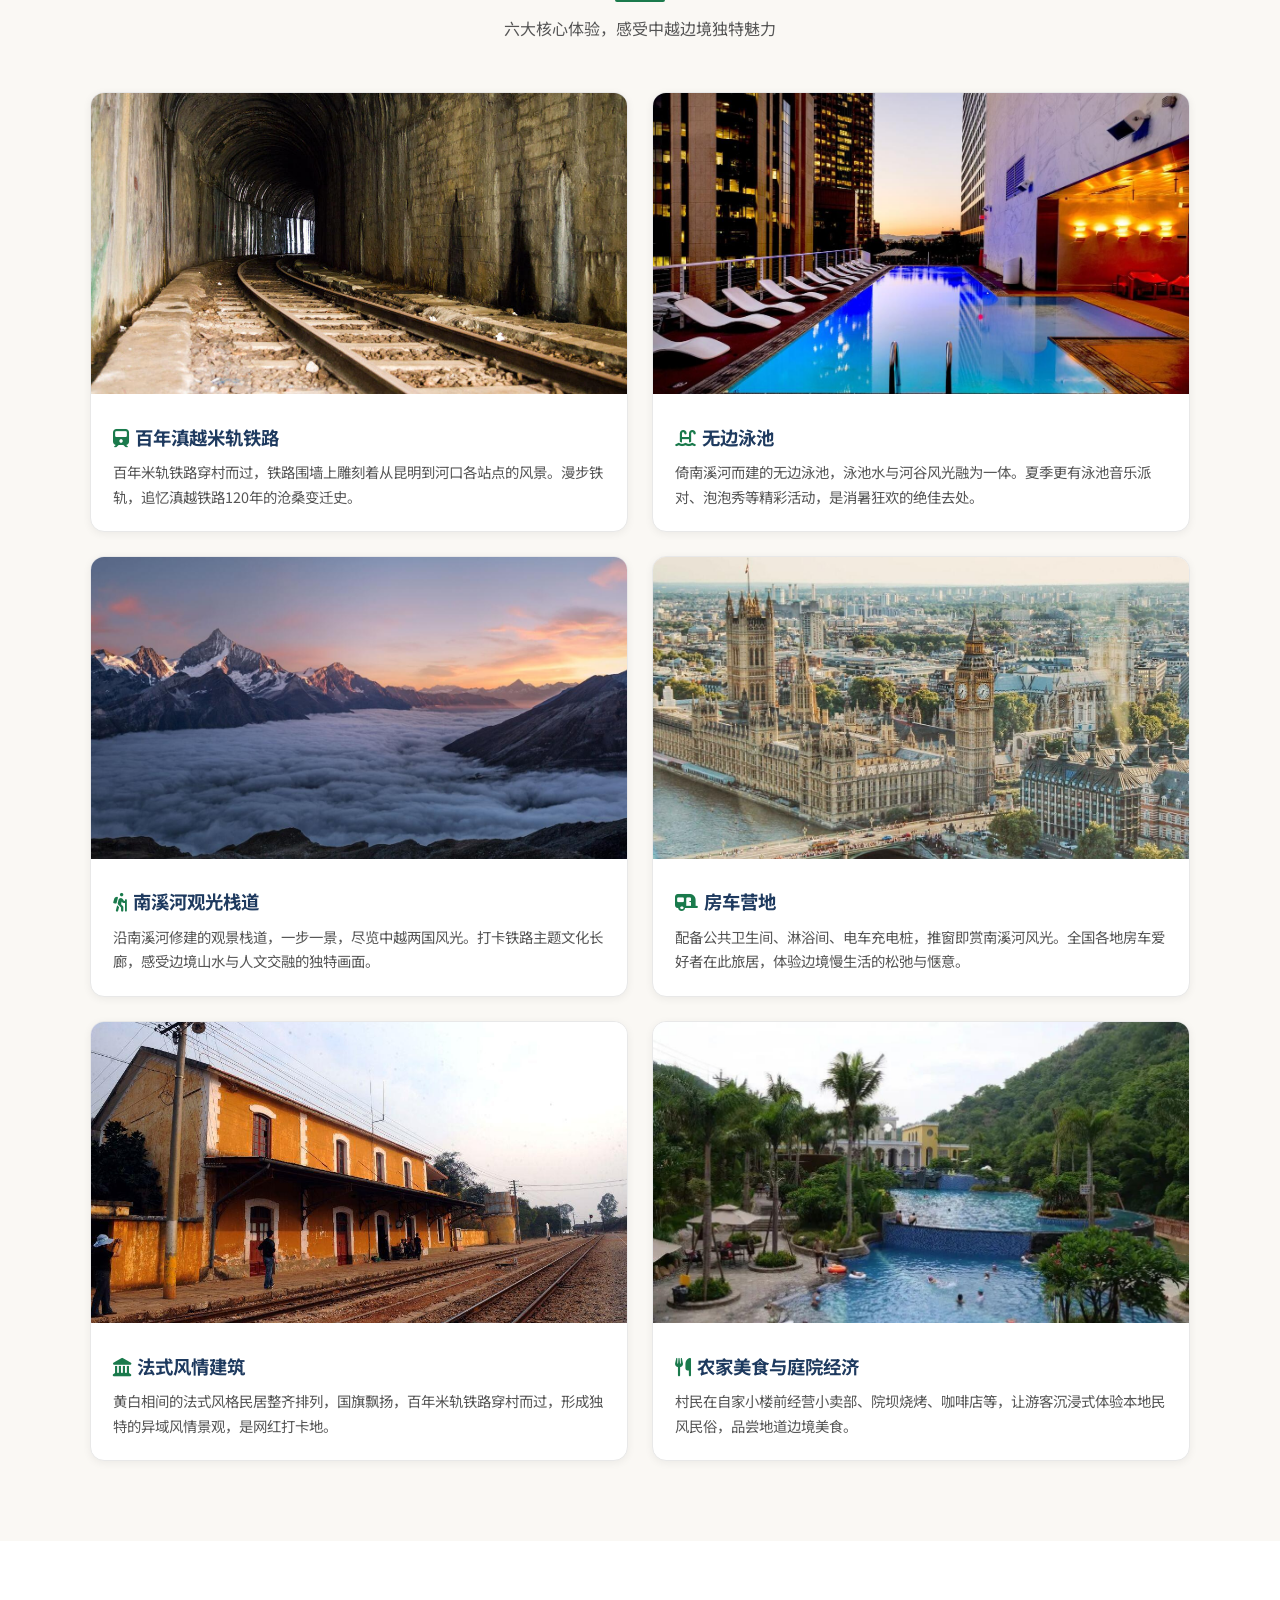
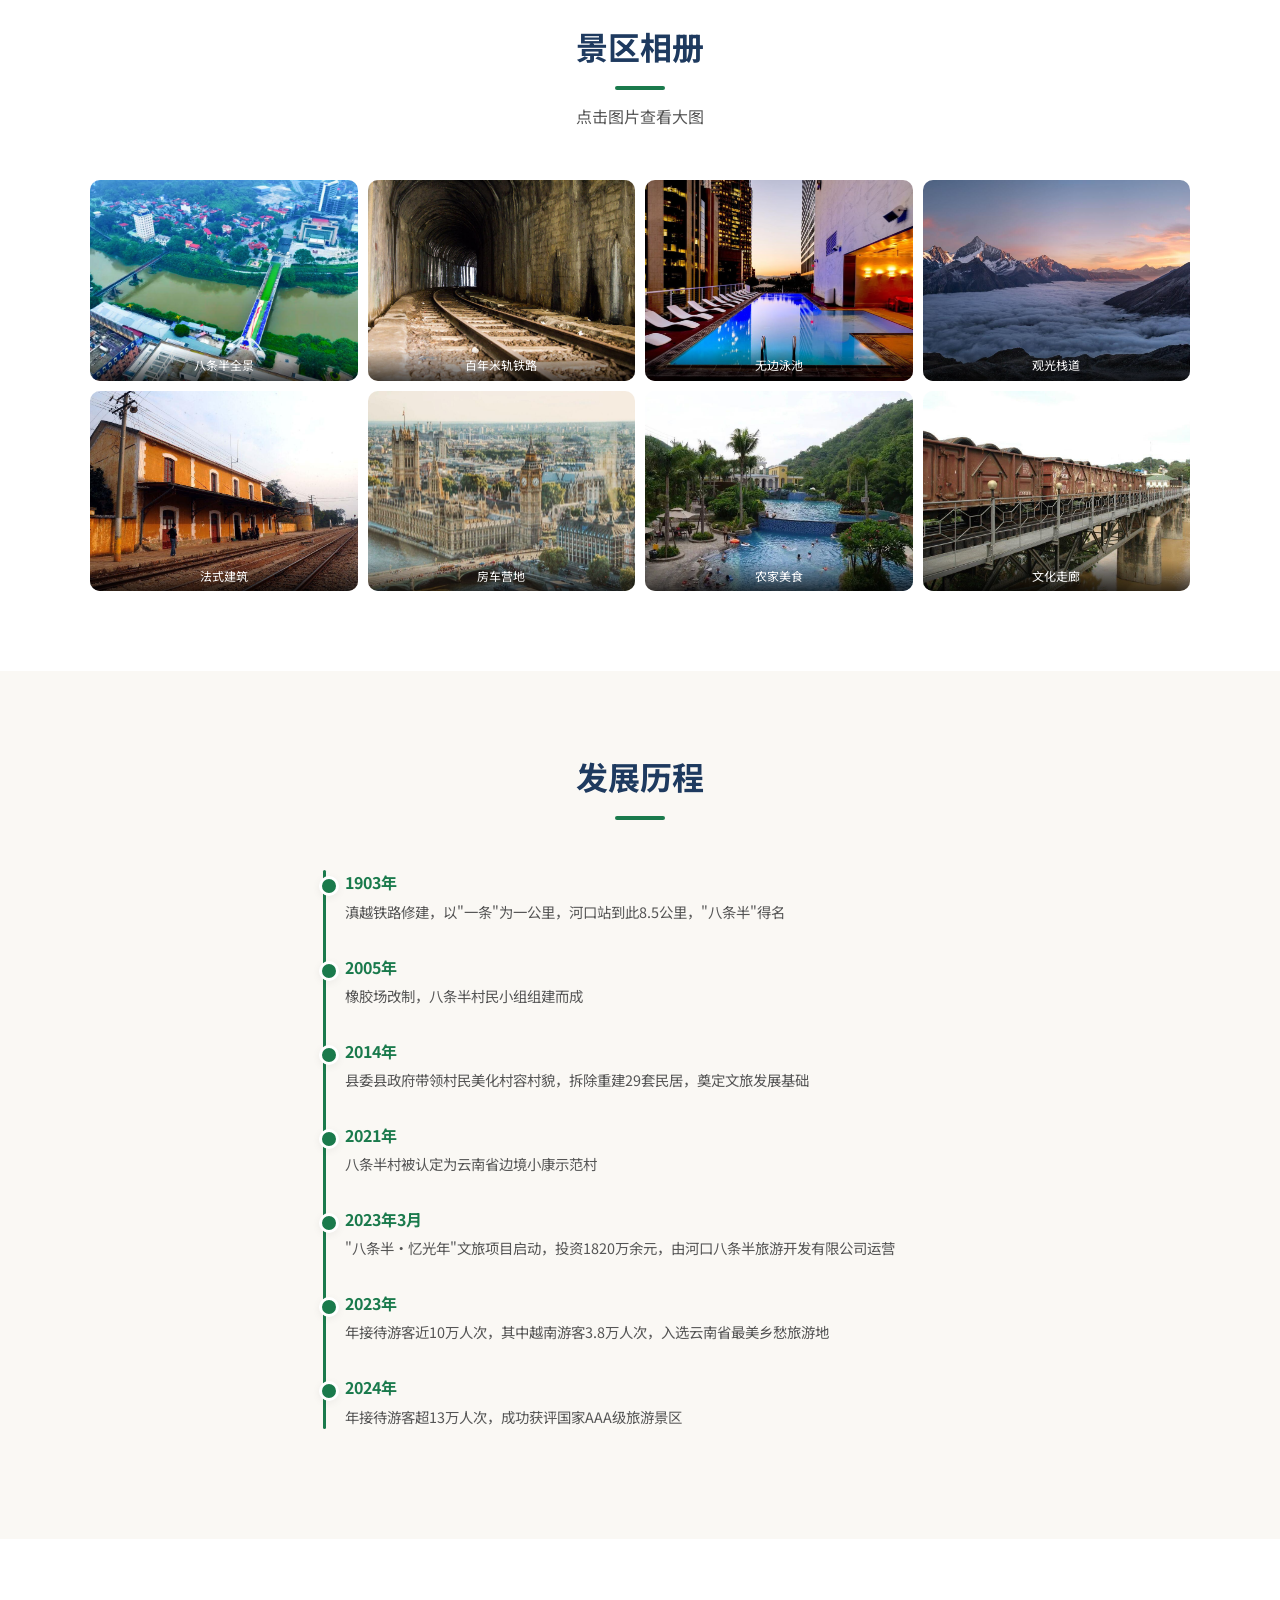
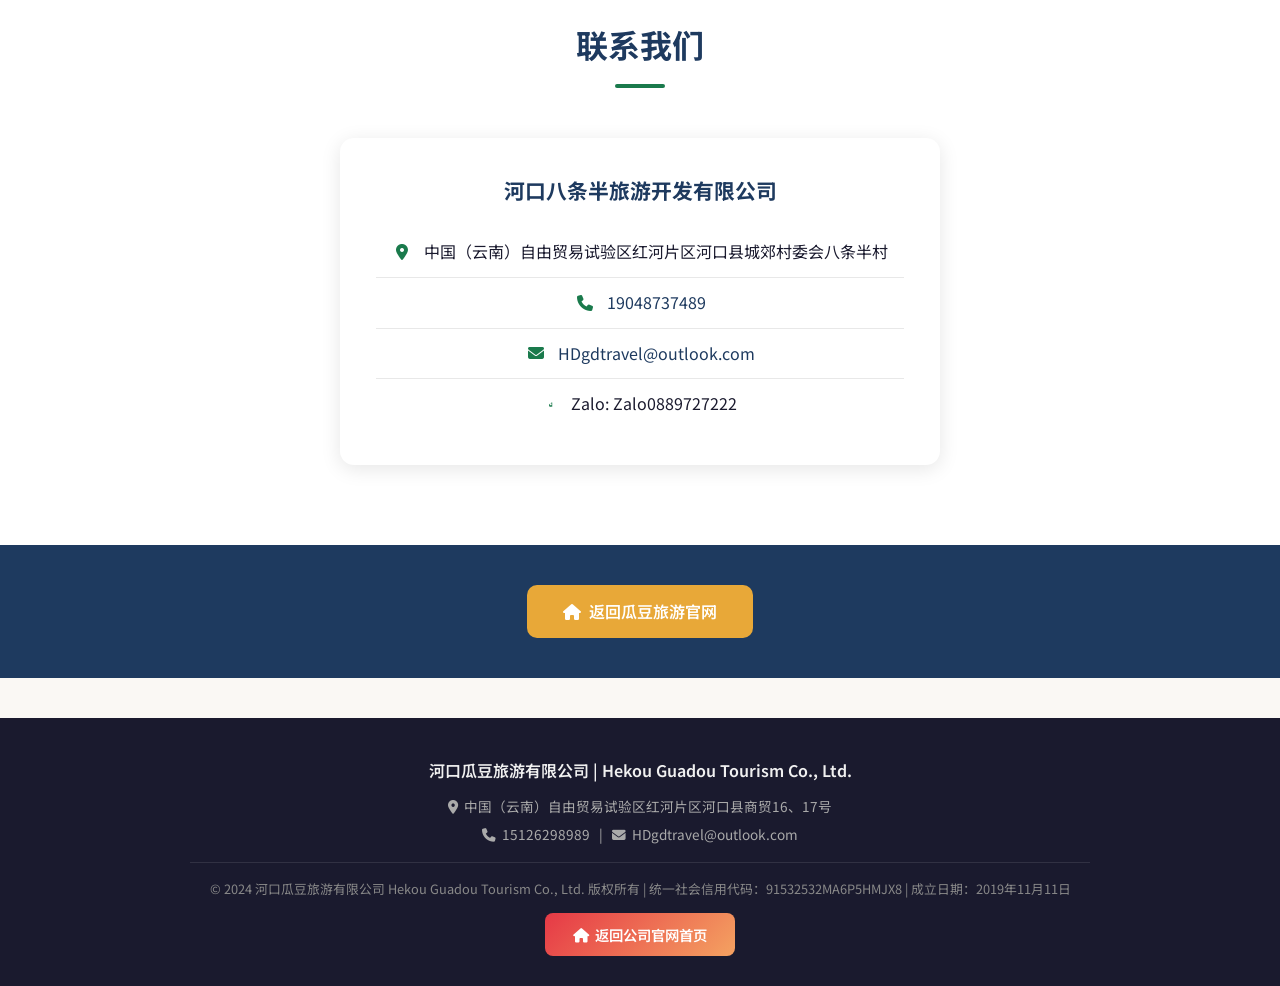
==== commit 5e29dcab: "更新企业官网信息：公司名称、信用代码91532532MA6P5HMJX8、成立日期2019-11-11、地址云南自贸区红河片区河口县商贸16/17号、电话15126298989、邮箱HDgdtrave" ====
--- a/batiaoban.html
+++ b/batiaoban.html
@@ -5,6 +5,8 @@
     <meta name="viewport" content="width=device-width, initial-scale=1.0">
     <title>八条半·忆光年 | 国家AAA级旅游景区 | 河口八条半旅游开发有限公司</title>
     <meta name="description" content="八条半·忆光年景区，国家AAA级旅游景区，云南省最美乡愁旅游地。百年滇越铁路穿村而过，法式建筑、无边泳池、房车营地、观光栈道，中越边境特色乡村旅游综合体。">
+    <meta name="author" content="河口瓜豆旅游有限公司 Hekou Guadou Tourism Co., Ltd.">
+    <meta name="keywords" content="河口瓜豆旅游,瓜豆旅游有限公司,豆豆屋,滇越故事,观景咖啡,八条半景区">
     <link rel="icon" href="logo.jpg">
     <link href="https://fonts.googleapis.com/css2?family=Noto+Sans+SC:wght@300;400;500;700;900&display=swap" rel="stylesheet">
     <link rel="stylesheet" href="https://cdnjs.cloudflare.com/ajax/libs/font-awesome/6.4.0/css/all.min.css">
@@ -356,5 +358,26 @@
     if (e.key === 'ArrowRight') { lbIndex = (lbIndex + 1) % lbItems.length; showLb(); }
 });
 </script>
+<footer style="background:#1a1a2e;color:#fff;padding:40px 24px 30px;text-align:center;margin-top:40px;">
+    <div style="max-width:900px;margin:0 auto;">
+        <p style="font-size:1rem;font-weight:600;margin-bottom:12px;color:#f0f0f0;">河口瓜豆旅游有限公司 | Hekou Guadou Tourism Co., Ltd.</p>
+        <p style="font-size:0.85rem;color:#aaa;margin:6px 0;">
+            <i class="fas fa-map-marker-alt" style="margin-right:6px;"></i>中国（云南）自由贸易试验区红河片区河口县商贸16、17号
+        </p>
+        <p style="font-size:0.85rem;color:#aaa;margin:6px 0;">
+            <i class="fas fa-phone" style="margin-right:6px;"></i><a href="tel:15126298989" style="color:#aaa;text-decoration:none;">15126298989</a>
+            &nbsp;&nbsp;|&nbsp;&nbsp;
+            <i class="fas fa-envelope" style="margin-right:6px;"></i><a href="mailto:HDgdtravel@outlook.com" style="color:#aaa;text-decoration:none;">HDgdtravel@outlook.com</a>
+        </p>
+        <p style="font-size:0.8rem;color:#888;margin-top:16px;border-top:1px solid rgba(255,255,255,0.1);padding-top:16px;">
+            &copy; 2024 河口瓜豆旅游有限公司 Hekou Guadou Tourism Co., Ltd. 版权所有 | 统一社会信用代码：91532532MA6P5HMJX8 | 成立日期：2019年11月11日
+        </p>
+        <p style="margin-top:14px;">
+            <a href="index.html" style="display:inline-block;background:linear-gradient(135deg,#e63946,#f4a261);color:#fff;padding:10px 28px;border-radius:8px;text-decoration:none;font-size:0.9rem;font-weight:600;transition:all 0.3s;">
+                <i class="fas fa-home" style="margin-right:6px;"></i>返回公司官网首页
+            </a>
+        </p>
+    </div>
+</footer>
 </body>
 </html>
